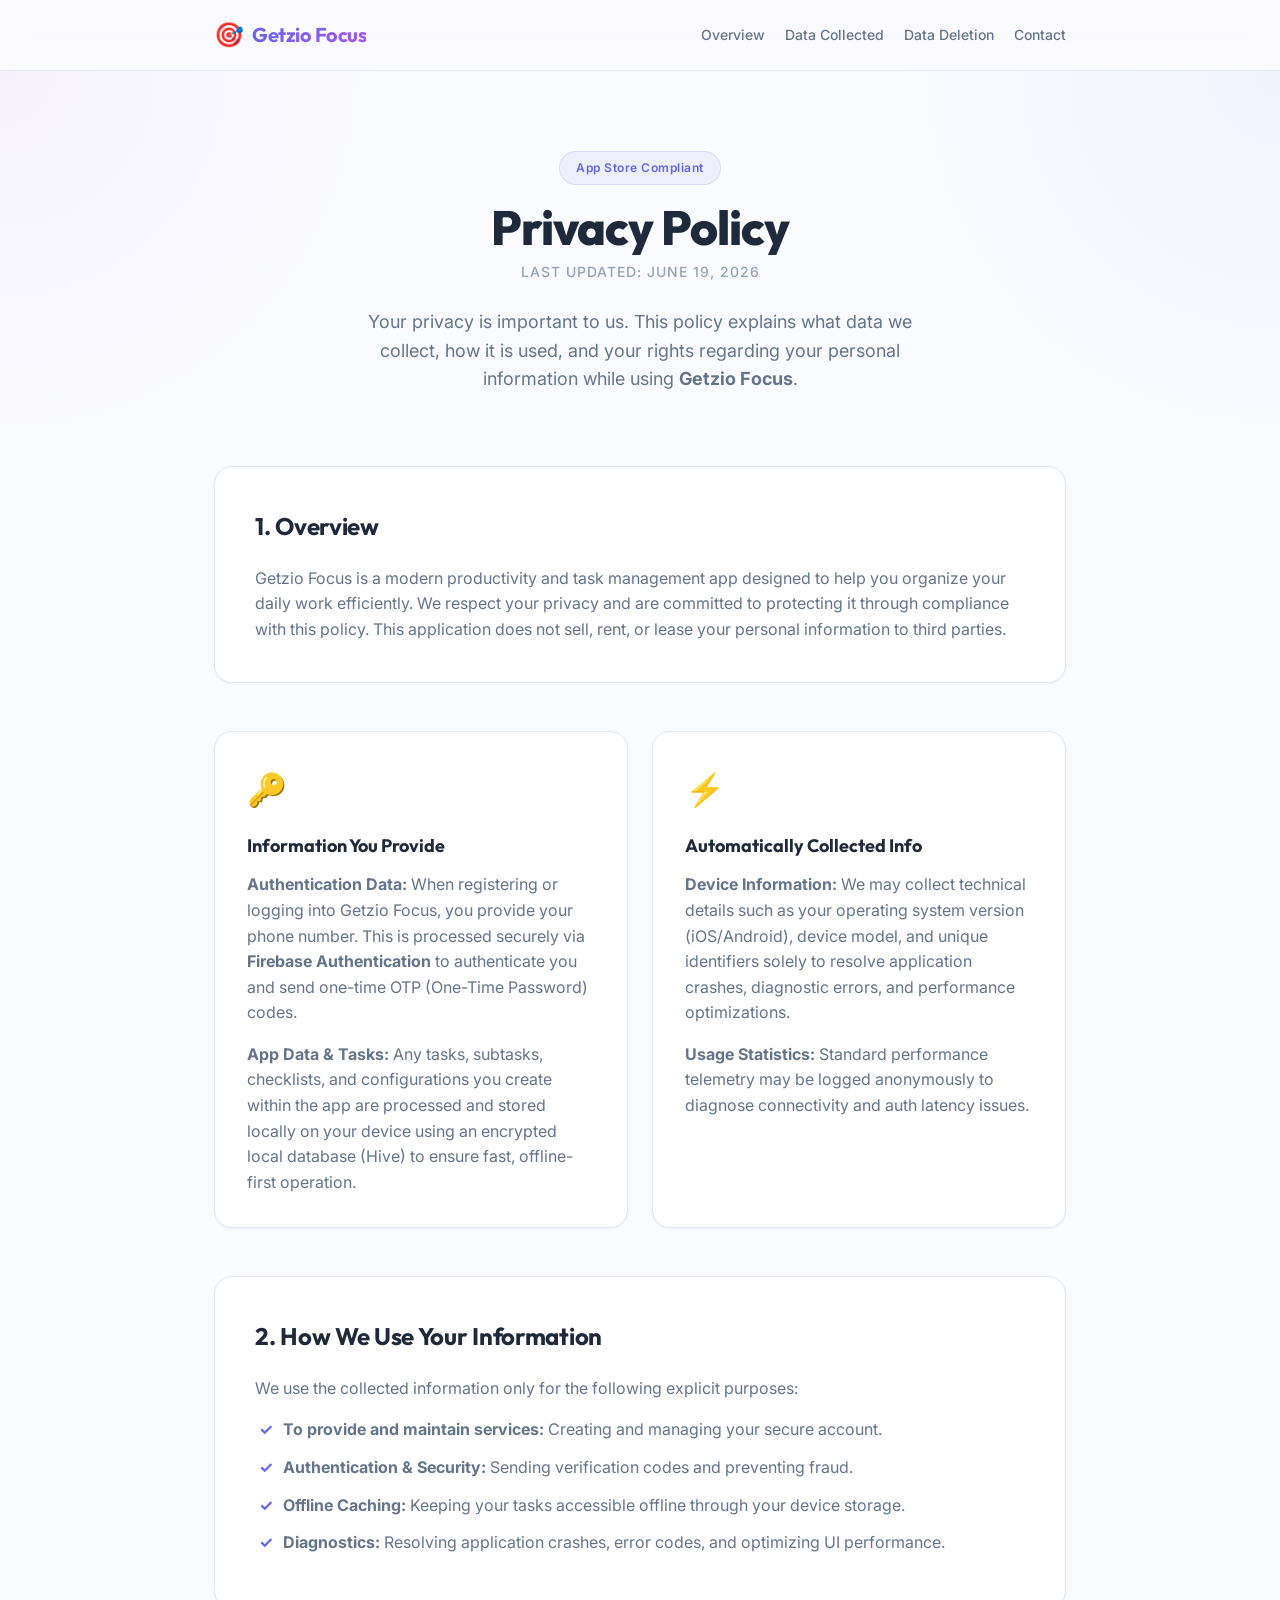
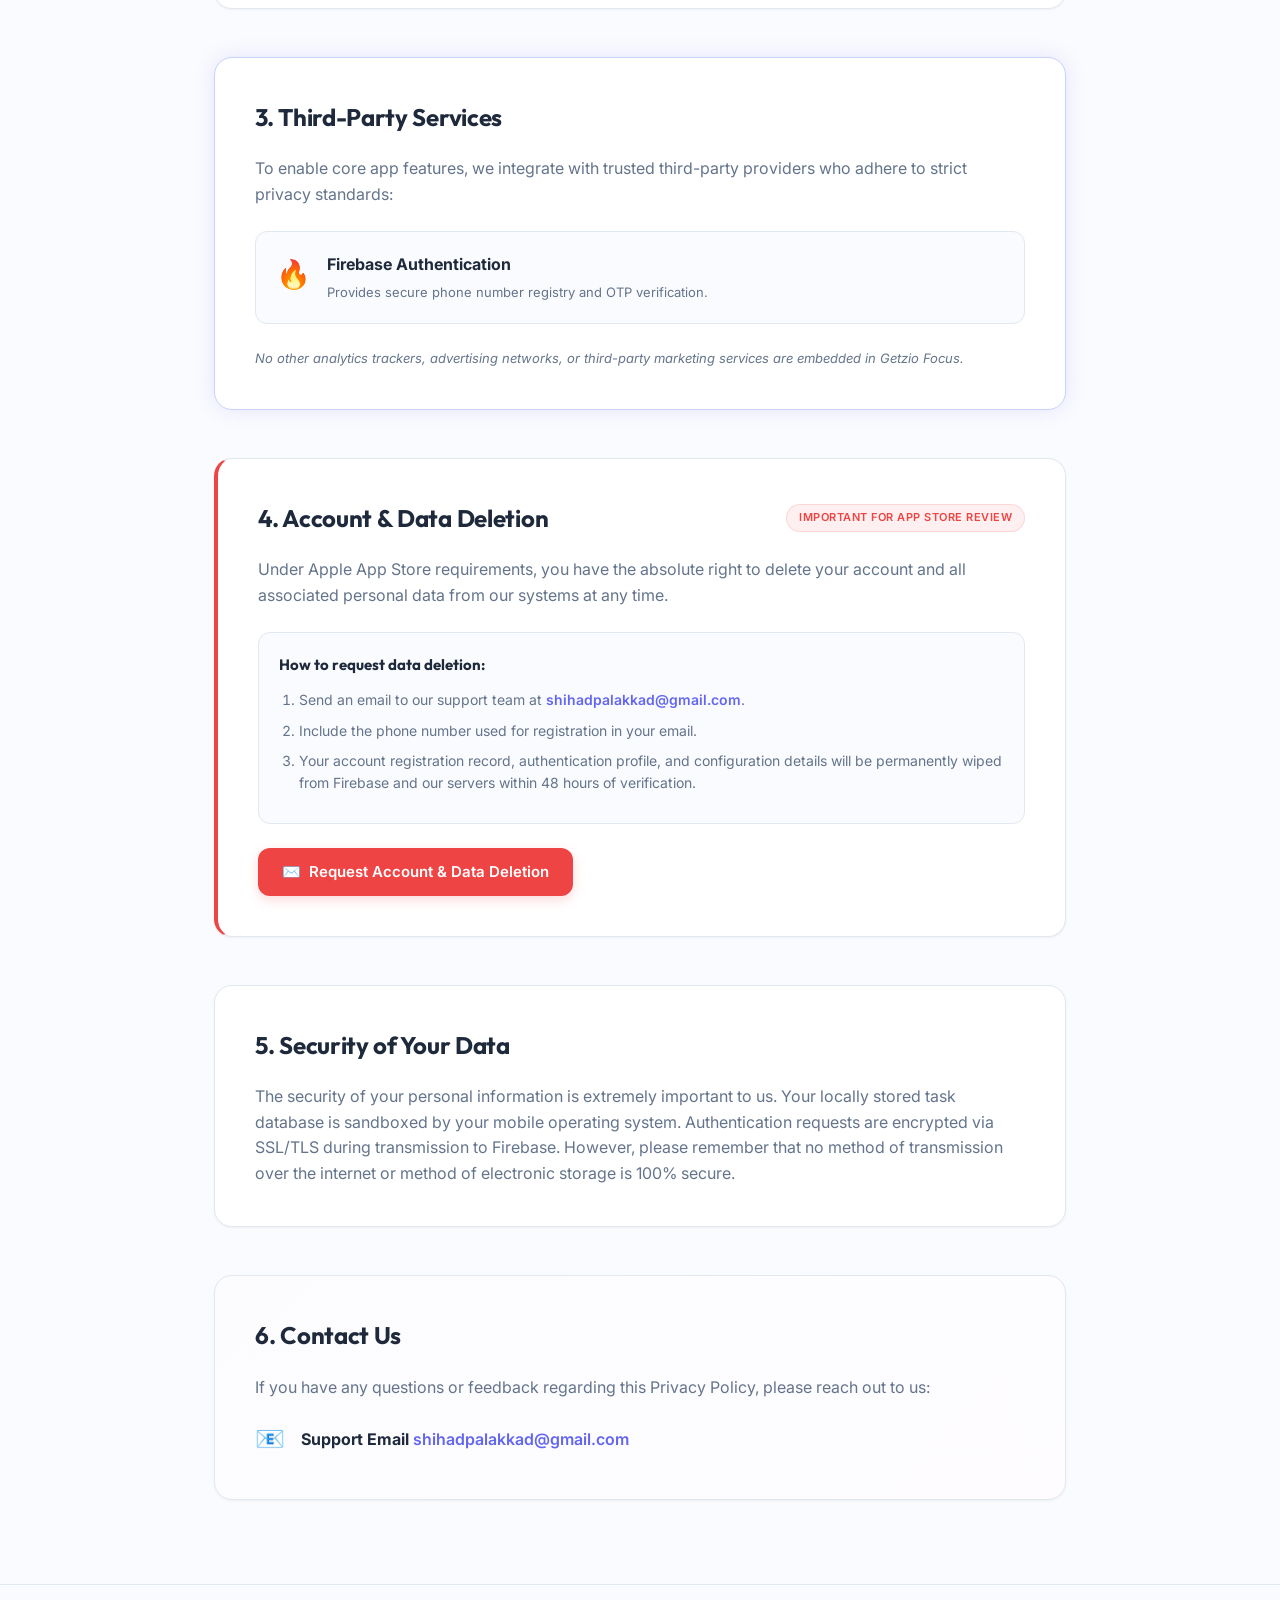
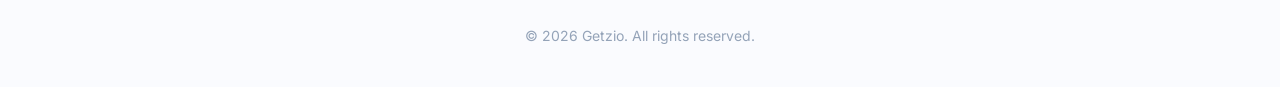
==== docs/index.html @ c92368b3 "feat: initial commit with premium onboarding, OTP auth, local legal screens and public privacy polic" ====
<!DOCTYPE html>
<html lang="en">
<head>
    <meta charset="UTF-8">
    <meta name="viewport" content="width=device-width, initial-scale=1.0">
    <title>Privacy Policy - Getzio Focus</title>
    <meta name="description" content="Privacy Policy for Getzio Focus. Learn how we handle, store, and protect your data.">
    <link rel="stylesheet" href="styles.css">
    <!-- Google Fonts: Inter & Outfit -->
    <link rel="preconnect" href="https://fonts.googleapis.com">
    <link rel="preconnect" href="https://fonts.gstatic.com" crossorigin>
    <link href="https://fonts.googleapis.com/css2?family=Inter:wght@300;400;500;600;700&family=Outfit:wght@400;500;600;700;800&display=swap" rel="stylesheet">
</head>
<body>
    <header class="header">
        <div class="container header-container">
            <div class="logo">
                <span class="logo-icon">🎯</span>
                <span class="logo-text">Getzio Focus</span>
            </div>
            <nav class="nav">
                <a href="#introduction">Overview</a>
                <a href="#data-collection">Data Collected</a>
                <a href="#data-deletion">Data Deletion</a>
                <a href="#contact">Contact</a>
            </nav>
        </div>
    </header>

    <main class="main">
        <section class="hero">
            <div class="container">
                <span class="badge">App Store Compliant</span>
                <h1>Privacy Policy</h1>
                <p class="subtitle">Last updated: June 19, 2026</p>
                <p class="hero-desc">Your privacy is important to us. This policy explains what data we collect, how it is used, and your rights regarding your personal information while using <strong>Getzio Focus</strong>.</p>
            </div>
        </section>

        <section id="introduction" class="content-section">
            <div class="container">
                <div class="card">
                    <h2>1. Overview</h2>
                    <p>Getzio Focus is a modern productivity and task management app designed to help you organize your daily work efficiently. We respect your privacy and are committed to protecting it through compliance with this policy. This application does not sell, rent, or lease your personal information to third parties.</p>
                </div>
            </div>
        </section>

        <section id="data-collection" class="content-section">
            <div class="container">
                <div class="grid">
                    <div class="card">
                        <div class="card-icon">🔑</div>
                        <h3>Information You Provide</h3>
                        <p><strong>Authentication Data:</strong> When registering or logging into Getzio Focus, you provide your phone number. This is processed securely via <strong>Firebase Authentication</strong> to authenticate you and send one-time OTP (One-Time Password) codes.</p>
                        <p><strong>App Data & Tasks:</strong> Any tasks, subtasks, checklists, and configurations you create within the app are processed and stored locally on your device using an encrypted local database (Hive) to ensure fast, offline-first operation.</p>
                    </div>
                    <div class="card">
                        <div class="card-icon">⚡</div>
                        <h3>Automatically Collected Info</h3>
                        <p><strong>Device Information:</strong> We may collect technical details such as your operating system version (iOS/Android), device model, and unique identifiers solely to resolve application crashes, diagnostic errors, and performance optimizations.</p>
                        <p><strong>Usage Statistics:</strong> Standard performance telemetry may be logged anonymously to diagnose connectivity and auth latency issues.</p>
                    </div>
                </div>
            </div>
        </section>

        <section id="data-usage" class="content-section">
            <div class="container">
                <div class="card">
                    <h2>2. How We Use Your Information</h2>
                    <p>We use the collected information only for the following explicit purposes:</p>
                    <ul class="feature-list">
                        <li><strong>To provide and maintain services:</strong> Creating and managing your secure account.</li>
                        <li><strong>Authentication & Security:</strong> Sending verification codes and preventing fraud.</li>
                        <li><strong>Offline Caching:</strong> Keeping your tasks accessible offline through your device storage.</li>
                        <li><strong>Diagnostics:</strong> Resolving application crashes, error codes, and optimizing UI performance.</li>
                    </ul>
                </div>
            </div>
        </section>

        <section id="third-party" class="content-section">
            <div class="container">
                <div class="card border-highlight">
                    <h2>3. Third-Party Services</h2>
                    <p>To enable core app features, we integrate with trusted third-party providers who adhere to strict privacy standards:</p>
                    <div class="provider-badge-group">
                        <div class="provider-badge">
                            <span class="provider-icon">🔥</span>
                            <div>
                                <strong>Firebase Authentication</strong>
                                <span class="provider-desc">Provides secure phone number registry and OTP verification.</span>
                            </div>
                        </div>
                    </div>
                    <p class="info-note">No other analytics trackers, advertising networks, or third-party marketing services are embedded in Getzio Focus.</p>
                </div>
            </div>
        </section>

        <section id="data-deletion" class="content-section">
            <div class="container">
                <div class="card data-deletion-card">
                    <div class="deletion-header">
                        <h2>4. Account & Data Deletion</h2>
                        <span class="status-badge alert">Important for App Store Review</span>
                    </div>
                    <p>Under Apple App Store requirements, you have the absolute right to delete your account and all associated personal data from our systems at any time.</p>
                    
                    <div class="instructions-box">
                        <h4>How to request data deletion:</h4>
                        <ol>
                            <li>Send an email to our support team at <a href="mailto:shihadpalakkad@gmail.com?subject=Getzio%20Focus%20-%20Account%20and%20Data%20Deletion%20Request">shihadpalakkad@gmail.com</a>.</li>
                            <li>Include the phone number used for registration in your email.</li>
                            <li>Your account registration record, authentication profile, and configuration details will be permanently wiped from Firebase and our servers within 48 hours of verification.</li>
                        </ol>
                    </div>

                    <div class="action-box">
                        <a href="mailto:shihadpalakkad@gmail.com?subject=Getzio%20Focus%20-%20Account%20and%20Data%20Deletion%20Request" class="btn btn-danger">
                            <span>✉️</span> Request Account & Data Deletion
                        </a>
                    </div>
                </div>
            </div>
        </section>

        <section id="security" class="content-section">
            <div class="container">
                <div class="card">
                    <h2>5. Security of Your Data</h2>
                    <p>The security of your personal information is extremely important to us. Your locally stored task database is sandboxed by your mobile operating system. Authentication requests are encrypted via SSL/TLS during transmission to Firebase. However, please remember that no method of transmission over the internet or method of electronic storage is 100% secure.</p>
                </div>
            </div>
        </section>

        <section id="contact" class="content-section">
            <div class="container">
                <div class="card contact-card">
                    <h2>6. Contact Us</h2>
                    <p>If you have any questions or feedback regarding this Privacy Policy, please reach out to us:</p>
                    <div class="contact-details">
                        <div class="contact-item">
                            <span class="contact-icon">📧</span>
                            <div>
                                <strong>Support Email</strong>
                                <a href="mailto:shihadpalakkad@gmail.com">shihadpalakkad@gmail.com</a>
                            </div>
                        </div>
                    </div>
                </div>
            </div>
        </section>
    </main>

    <footer class="footer">
        <div class="container">
            <p>&copy; 2026 Getzio. All rights reserved.</p>
        </div>
    </footer>
</body>
</html>
---- docs/styles.css ----
/* Design System Tokens */
:root {
    --bg-primary: #fafbfe;
    --bg-secondary: #ffffff;
    --text-primary: #1e293b;
    --text-secondary: #64748b;
    --text-muted: #94a3b8;
    
    --brand-primary: #6366f1; /* Indigo */
    --brand-secondary: #3b82f6; /* Blue */
    --brand-accent: #a855f7; /* Violet */
    --brand-danger: #ef4444; /* Red */
    
    --border-color: #e2e8f0;
    --border-highlight: #c7d2fe;
    
    --shadow-sm: 0 1px 3px rgba(0, 0, 0, 0.05);
    --shadow-md: 0 4px 6px -1px rgba(0, 0, 0, 0.05), 0 2px 4px -1px rgba(0, 0, 0, 0.03);
    --shadow-lg: 0 10px 15px -3px rgba(0, 0, 0, 0.05), 0 4px 6px -2px rgba(0, 0, 0, 0.02);
    --shadow-glow: 0 0 20px rgba(99, 102, 241, 0.15);
    
    --radius-sm: 8px;
    --radius-md: 12px;
    --radius-lg: 18px;
    --radius-full: 9999px;
    
    --transition-fast: 0.2s cubic-bezier(0.4, 0, 0.2, 1);
    --transition-normal: 0.3s cubic-bezier(0.4, 0, 0.2, 1);
}

/* Global Reset */
* {
    box-sizing: border-box;
    margin: 0;
    padding: 0;
}

html {
    scroll-behavior: smooth;
}

body {
    font-family: 'Inter', -apple-system, BlinkMacSystemFont, "Segoe UI", Roboto, Helvetica, Arial, sans-serif;
    background-color: var(--bg-primary);
    color: var(--text-primary);
    line-height: 1.6;
    -webkit-font-smoothing: antialiased;
}

.container {
    width: 100%;
    max-width: 900px;
    margin: 0 auto;
    padding: 0 24px;
}

/* Header & Glassmorphic Navigation */
.header {
    position: sticky;
    top: 0;
    z-index: 100;
    background: rgba(250, 251, 254, 0.8);
    backdrop-filter: blur(12px);
    -webkit-backdrop-filter: blur(12px);
    border-bottom: 1px solid rgba(226, 232, 240, 0.8);
    padding: 16px 0;
}

.header-container {
    display: flex;
    justify-content: space-between;
    align-items: center;
}

.logo {
    display: flex;
    align-items: center;
    gap: 8px;
}

.logo-icon {
    font-size: 24px;
}

.logo-text {
    font-family: 'Outfit', sans-serif;
    font-size: 20px;
    font-weight: 700;
    letter-spacing: -0.5px;
    background: linear-gradient(135deg, var(--brand-primary), var(--brand-accent));
    -webkit-background-clip: text;
    -webkit-text-fill-color: transparent;
}

.nav {
    display: flex;
    gap: 20px;
}

.nav a {
    text-decoration: none;
    color: var(--text-secondary);
    font-size: 14px;
    font-weight: 500;
    transition: var(--transition-fast);
}

.nav a:hover {
    color: var(--brand-primary);
}

/* Hero Section */
.hero {
    padding: 80px 0 48px;
    text-align: center;
    background: radial-gradient(circle at top right, rgba(99, 102, 241, 0.05), transparent 400px),
                radial-gradient(circle at top left, rgba(168, 85, 247, 0.05), transparent 400px);
}

.hero h1 {
    font-family: 'Outfit', sans-serif;
    font-size: 48px;
    font-weight: 800;
    letter-spacing: -1px;
    line-height: 1.1;
    margin: 16px 0 8px;
    color: var(--text-primary);
}

.subtitle {
    font-size: 14px;
    font-weight: 500;
    color: var(--text-muted);
    text-transform: uppercase;
    letter-spacing: 1px;
}

.hero-desc {
    font-size: 18px;
    color: var(--text-secondary);
    max-width: 600px;
    margin: 24px auto 0;
    font-weight: 400;
}

/* Badges */
.badge {
    display: inline-block;
    padding: 6px 16px;
    background-color: rgba(99, 102, 241, 0.08);
    color: var(--brand-primary);
    border-radius: var(--radius-full);
    font-size: 12px;
    font-weight: 600;
    letter-spacing: 0.5px;
    border: 1px solid rgba(99, 102, 241, 0.15);
}

.status-badge {
    padding: 4px 12px;
    font-size: 11px;
    font-weight: 600;
    border-radius: var(--radius-full);
    text-transform: uppercase;
    letter-spacing: 0.5px;
}

.status-badge.alert {
    background-color: rgba(239, 68, 68, 0.08);
    color: var(--brand-danger);
    border: 1px solid rgba(239, 68, 68, 0.15);
}

/* Content Layout & Cards */
.content-section {
    padding: 24px 0;
}

.card {
    background-color: var(--bg-secondary);
    border: 1px solid var(--border-color);
    border-radius: var(--radius-lg);
    padding: 40px;
    box-shadow: var(--shadow-sm);
    transition: var(--transition-normal);
}

.card:hover {
    box-shadow: var(--shadow-md);
}

.card.border-highlight {
    border-color: var(--border-highlight);
    box-shadow: var(--shadow-glow);
}

.card h2 {
    font-family: 'Outfit', sans-serif;
    font-size: 24px;
    font-weight: 700;
    margin-bottom: 20px;
    letter-spacing: -0.3px;
}

.card p {
    color: var(--text-secondary);
    margin-bottom: 16px;
}

.card p:last-child {
    margin-bottom: 0;
}

/* Grid Layout */
.grid {
    display: grid;
    grid-template-columns: 1fr 1fr;
    gap: 24px;
}

.grid .card {
    padding: 32px;
}

.card-icon {
    font-size: 32px;
    margin-bottom: 16px;
}

.grid .card h3 {
    font-family: 'Outfit', sans-serif;
    font-size: 18px;
    font-weight: 700;
    margin-bottom: 12px;
}

/* Lists */
.feature-list {
    list-style: none;
    margin-top: 16px;
}

.feature-list li {
    position: relative;
    padding-left: 28px;
    margin-bottom: 12px;
    color: var(--text-secondary);
}

.feature-list li::before {
    content: "✓";
    position: absolute;
    left: 4px;
    color: var(--brand-primary);
    font-weight: 700;
}

/* Provider Badge */
.provider-badge-group {
    margin: 24px 0;
}

.provider-badge {
    display: flex;
    align-items: flex-start;
    gap: 16px;
    padding: 20px;
    background-color: var(--bg-primary);
    border: 1px solid var(--border-color);
    border-radius: var(--radius-md);
}

.provider-icon {
    font-size: 28px;
}

.provider-desc {
    display: block;
    font-size: 13px;
    color: var(--text-secondary);
    margin-top: 4px;
}

/* Data Deletion Layout */
.data-deletion-card {
    border-left: 4px solid var(--brand-danger);
}

.deletion-header {
    display: flex;
    justify-content: space-between;
    align-items: center;
    flex-wrap: wrap;
    gap: 12px;
    margin-bottom: 20px;
}

.deletion-header h2 {
    margin-bottom: 0;
}

.instructions-box {
    margin: 24px 0;
    padding: 20px;
    background-color: var(--bg-primary);
    border-radius: var(--radius-md);
    border: 1px solid var(--border-color);
}

.instructions-box h4 {
    font-family: 'Outfit', sans-serif;
    font-size: 15px;
    font-weight: 700;
    margin-bottom: 12px;
}

.instructions-box ol {
    padding-left: 20px;
}

.instructions-box li {
    font-size: 14px;
    color: var(--text-secondary);
    margin-bottom: 8px;
}

.instructions-box a {
    color: var(--brand-primary);
    font-weight: 600;
    text-decoration: none;
}

.instructions-box a:hover {
    text-decoration: underline;
}

/* Buttons */
.action-box {
    margin-top: 24px;
}

.btn {
    display: inline-flex;
    align-items: center;
    gap: 8px;
    text-decoration: none;
    padding: 12px 24px;
    font-size: 15px;
    font-weight: 600;
    border-radius: var(--radius-md);
    transition: var(--transition-fast);
}

.btn-danger {
    background-color: var(--brand-danger);
    color: #ffffff;
    border: none;
    box-shadow: 0 4px 12px rgba(239, 68, 68, 0.2);
}

.btn-danger:hover {
    background-color: #dc2626;
    transform: translateY(-1px);
    box-shadow: 0 6px 16px rgba(239, 68, 68, 0.3);
}

/* Info Note */
.info-note {
    font-size: 13px;
    color: var(--text-muted);
    font-style: italic;
}

/* Contact Specific */
.contact-card {
    background: linear-gradient(135deg, rgba(99, 102, 241, 0.02), rgba(168, 85, 247, 0.02)), var(--bg-secondary);
}

.contact-details {
    margin-top: 20px;
}

.contact-item {
    display: flex;
    align-items: center;
    gap: 16px;
}

.contact-icon {
    font-size: 24px;
}

.contact-item a {
    color: var(--brand-primary);
    font-weight: 600;
    text-decoration: none;
}

.contact-item a:hover {
    text-decoration: underline;
}

/* Footer */
.footer {
    padding: 40px 0;
    text-align: center;
    border-top: 1px solid var(--border-color);
    margin-top: 60px;
    font-size: 14px;
    color: var(--text-muted);
}

/* Responsive Breakpoints */
@media (max-width: 768px) {
    .hero h1 {
        font-size: 36px;
    }
    
    .grid {
        grid-template-columns: 1fr;
    }
    
    .card {
        padding: 24px;
    }
    
    .header-container {
        flex-direction: column;
        gap: 12px;
    }
}
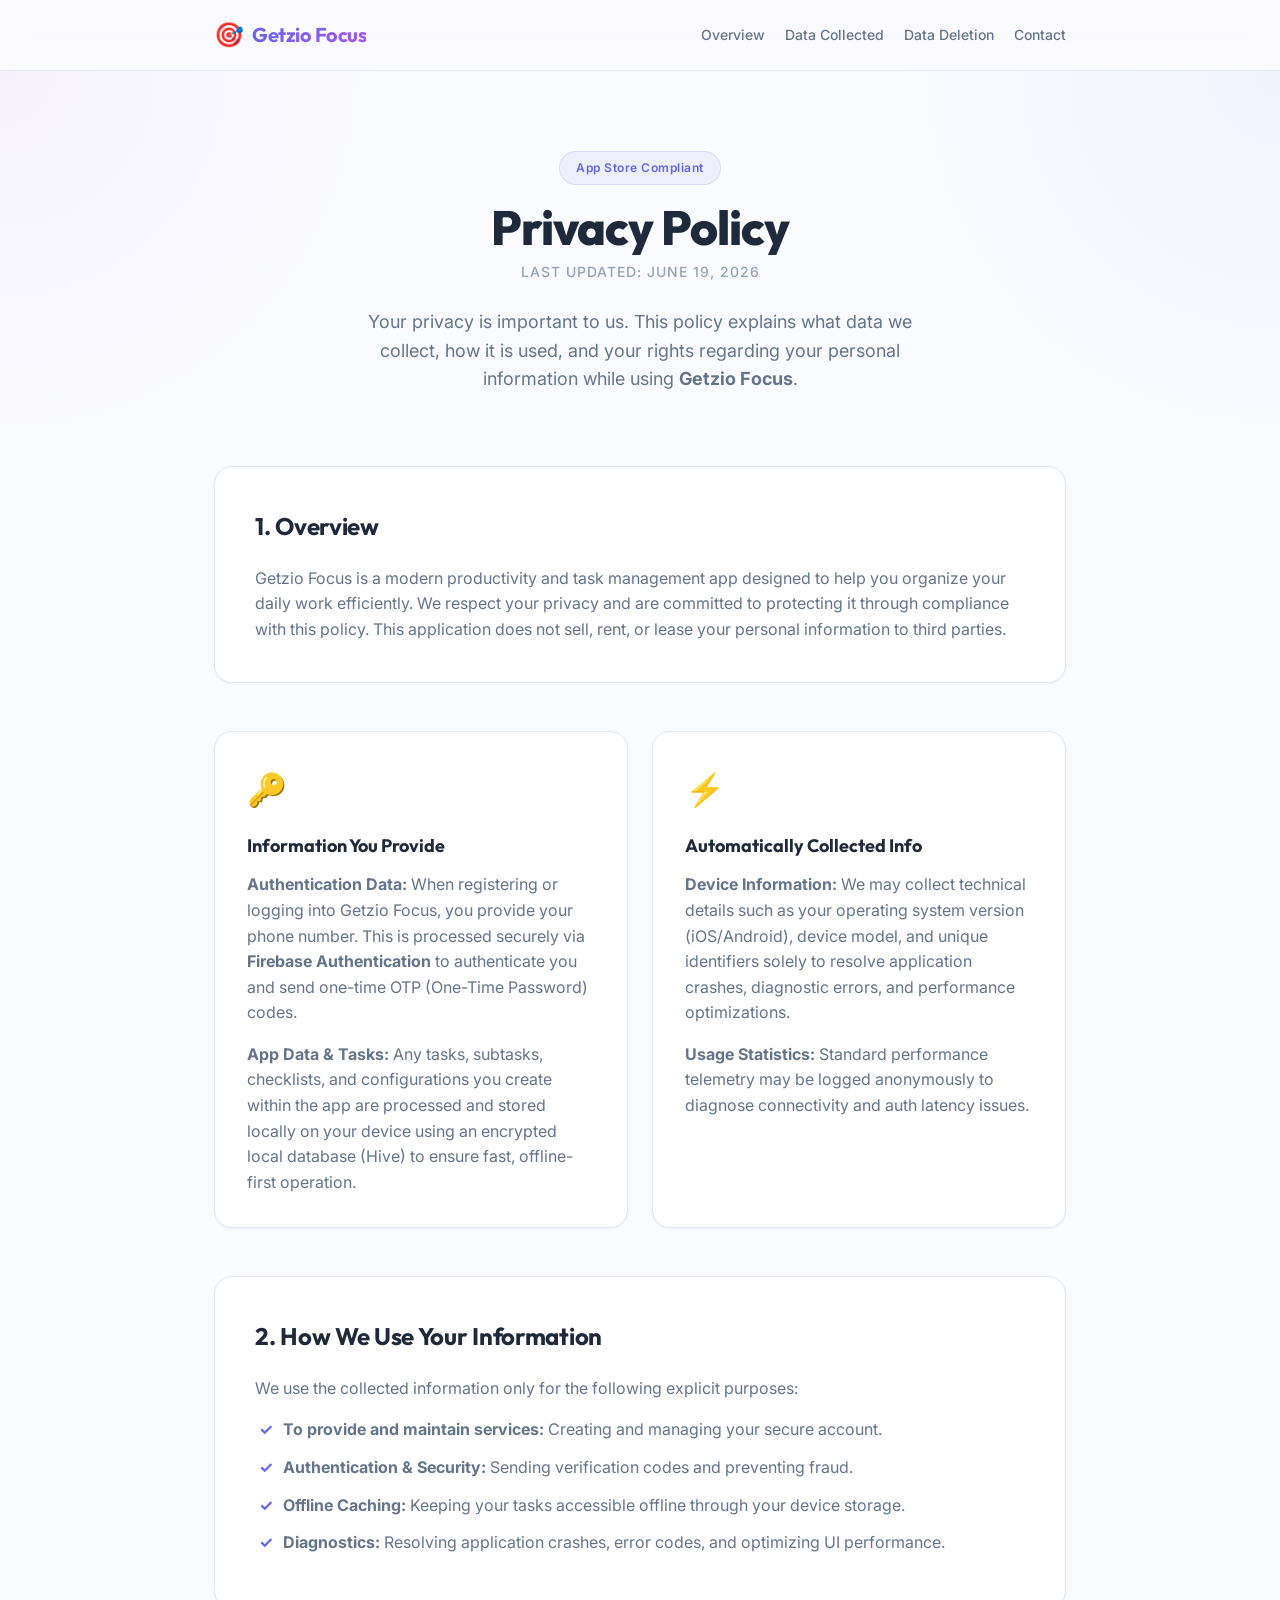
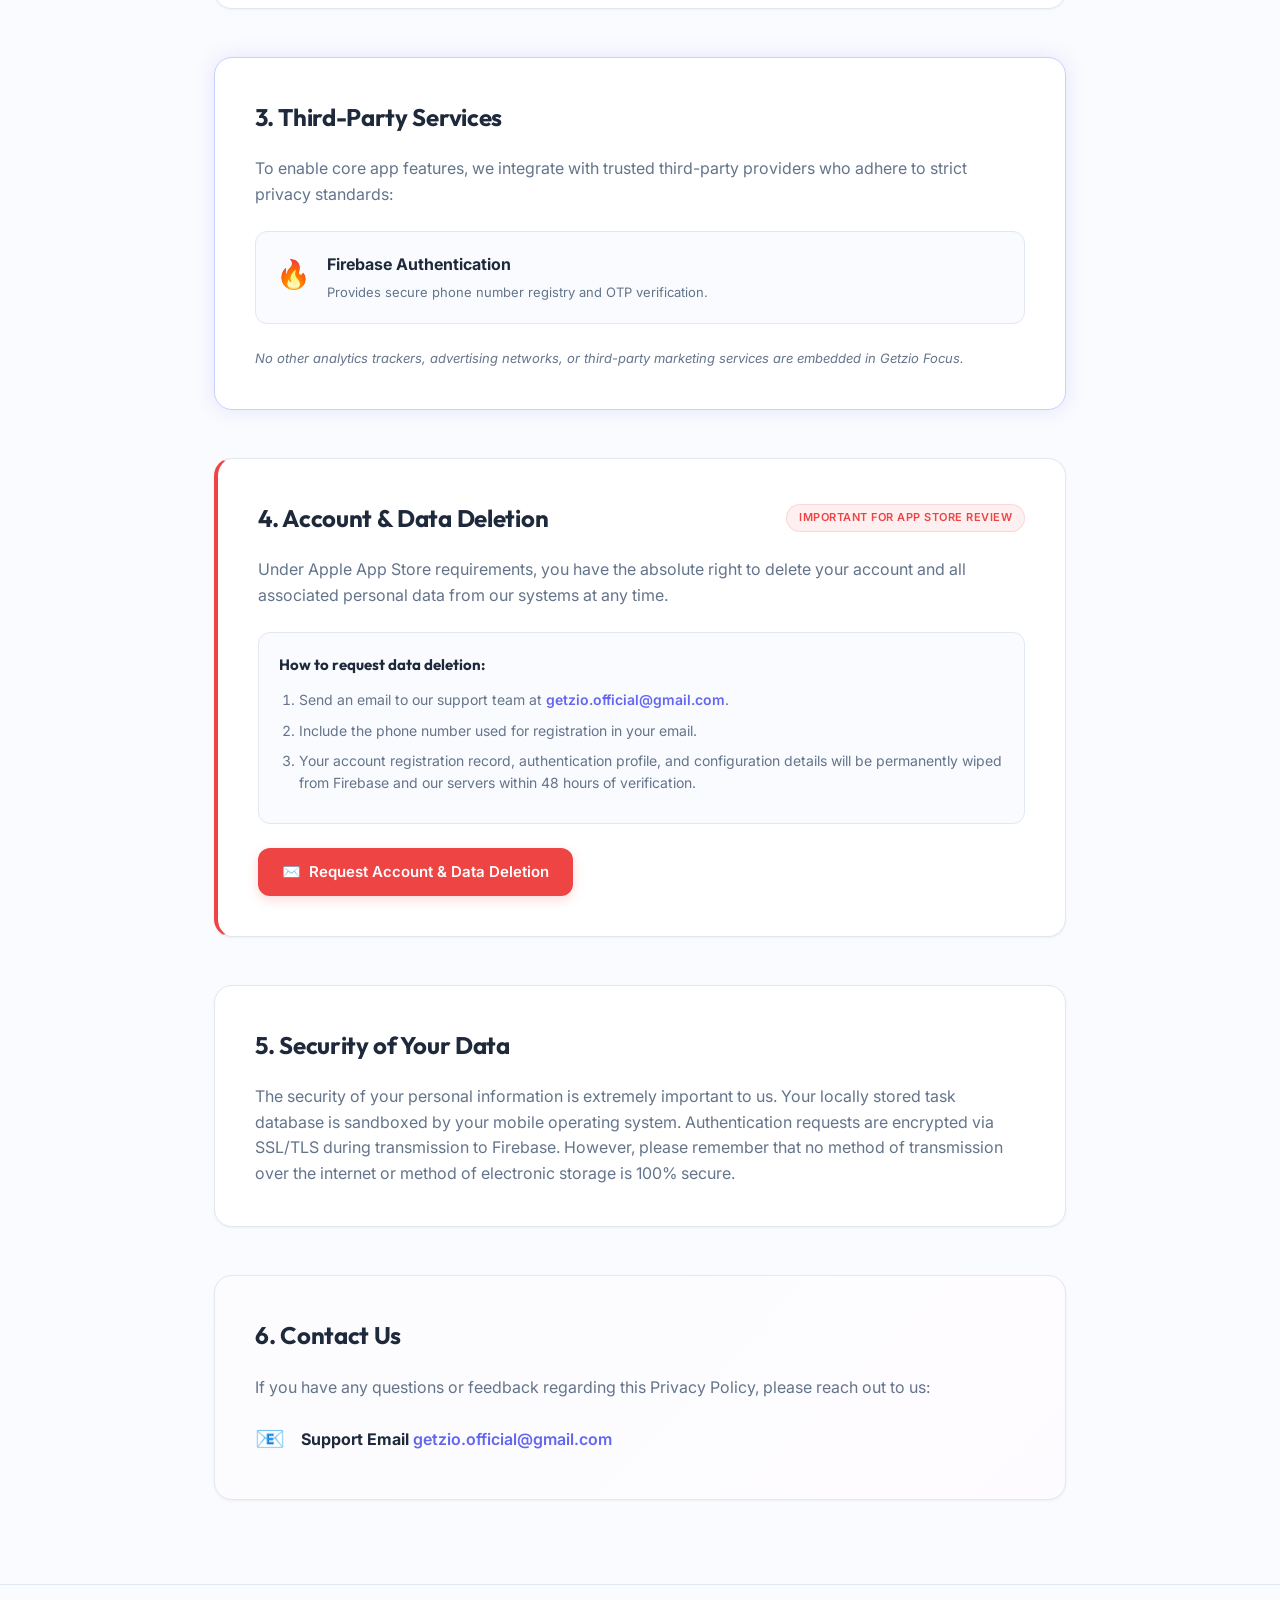
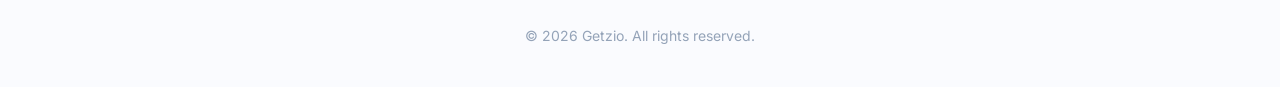
==== commit f0e10ea4: "refactor: update contact email to getzio.official@gmail.com in docs and app" ====
--- a/docs/index.html
+++ b/docs/index.html
@@ -111,14 +111,14 @@
                     <div class="instructions-box">
                         <h4>How to request data deletion:</h4>
                         <ol>
-                            <li>Send an email to our support team at <a href="mailto:shihadpalakkad@gmail.com?subject=Getzio%20Focus%20-%20Account%20and%20Data%20Deletion%20Request">shihadpalakkad@gmail.com</a>.</li>
+                            <li>Send an email to our support team at <a href="mailto:getzio.official@gmail.com?subject=Getzio%20Focus%20-%20Account%20and%20Data%20Deletion%20Request">getzio.official@gmail.com</a>.</li>
                             <li>Include the phone number used for registration in your email.</li>
                             <li>Your account registration record, authentication profile, and configuration details will be permanently wiped from Firebase and our servers within 48 hours of verification.</li>
                         </ol>
                     </div>
 
                     <div class="action-box">
-                        <a href="mailto:shihadpalakkad@gmail.com?subject=Getzio%20Focus%20-%20Account%20and%20Data%20Deletion%20Request" class="btn btn-danger">
+                        <a href="mailto:getzio.official@gmail.com?subject=Getzio%20Focus%20-%20Account%20and%20Data%20Deletion%20Request" class="btn btn-danger">
                             <span>✉️</span> Request Account & Data Deletion
                         </a>
                     </div>
@@ -145,7 +145,7 @@
                             <span class="contact-icon">📧</span>
                             <div>
                                 <strong>Support Email</strong>
-                                <a href="mailto:shihadpalakkad@gmail.com">shihadpalakkad@gmail.com</a>
+                                <a href="mailto:getzio.official@gmail.com">getzio.official@gmail.com</a>
                             </div>
                         </div>
                     </div>
